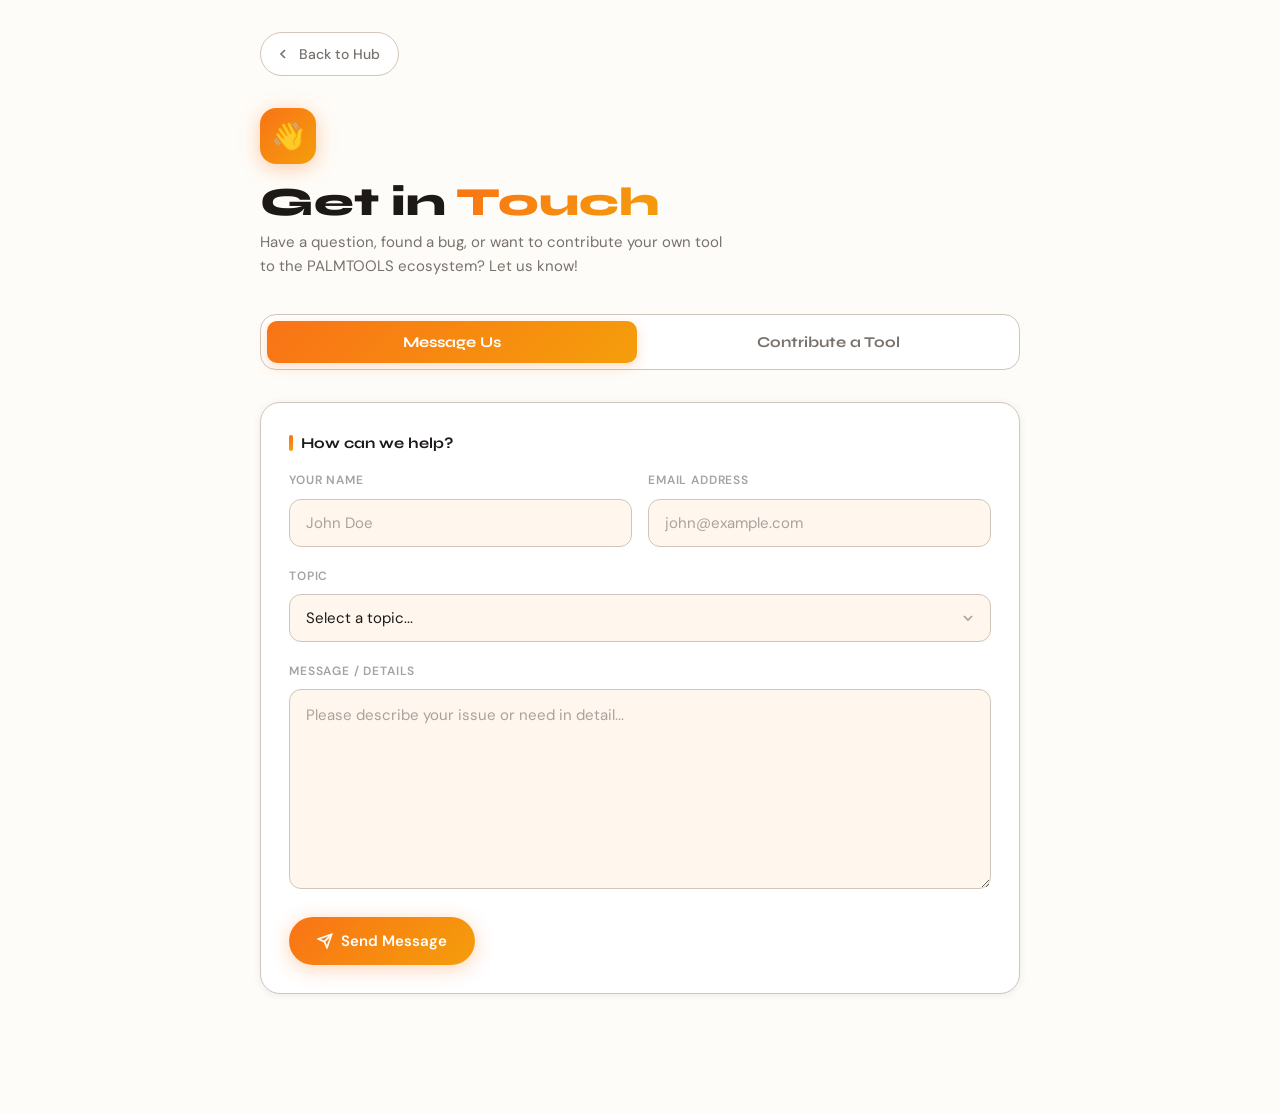
==== msg-us.html @ 3dba3382 "Add Contact & Contribute page layout This file contains the HTML structure and styling for the Conta" ====
<!DOCTYPE html>
<html lang="en">
<head>
  <meta charset="UTF-8"/>
  <meta name="viewport" content="width=device-width, initial-scale=1.0"/>
  <title>Contact & Contribute — PALMTOOLS</title>
  <link rel="stylesheet" href="shared.css"/>
  <style>
    /* Tab Navigation */
    .tab-nav {
      display: flex;
      background: var(--surface);
      border: 1.5px solid var(--border-subtle);
      border-radius: 16px;
      padding: 6px;
      margin-bottom: 32px;
      gap: 6px;
    }
    .tab-btn {
      flex: 1;
      padding: 12px;
      text-align: center;
      border-radius: 10px;
      border: none;
      background: transparent;
      font-family: 'Syne', sans-serif;
      font-weight: 700;
      font-size: 15px;
      color: var(--text-muted);
      cursor: pointer;
      transition: all 0.2s;
    }
    .tab-btn:hover {
      color: var(--text);
      background: var(--bg-2);
    }
    .tab-btn.active {
      background: linear-gradient(135deg, var(--orange), var(--amber));
      color: white;
      box-shadow: 0 4px 12px rgba(249,115,22,0.25);
    }

    /* Form Panels */
    .tab-panel {
      display: none;
      animation: fadeIn 0.4s ease;
    }
    .tab-panel.active {
      display: block;
    }

    /* Video Upload Specifics */
    .video-preview-wrap {
      margin-top: 16px;
      border-radius: 12px;
      overflow: hidden;
      border: 1.5px solid var(--border-subtle);
      display: none;
      background: var(--bg);
    }
    .video-preview-wrap video {
      width: 100%;
      display: block;
      max-height: 300px;
      object-fit: contain;
    }
    .video-preview-header {
      display: flex;
      justify-content: space-between;
      align-items: center;
      padding: 10px 16px;
      background: var(--surface-2);
      border-bottom: 1px solid var(--border-subtle);
      font-size: 13px;
      font-weight: 600;
    }
    .remove-video-btn {
      color: #dc2626;
      background: none;
      border: none;
      font-weight: 600;
      cursor: pointer;
      font-size: 13px;
    }
    .remove-video-btn:hover { text-decoration: underline; }
  </style>
</head>
<body>
  <div class="tool-page">
    <nav class="tool-nav">
      <a class="back-btn" href="index.html">
        <svg xmlns="http://www.w3.org/2000/svg" fill="none" viewBox="0 0 24 24" stroke="currentColor" stroke-width="2.5"><path d="m15 18-6-6 6-6"/></svg>
        Back to Hub
      </a>
    </nav>

    <header class="tool-header">
      <div class="tool-icon-badge" id="headerIcon">👋</div>
      <h1 class="tool-title" id="headerTitle">Get in <span class="accent">Touch</span></h1>
      <p class="tool-subtitle" id="headerSub">Have a question, found a bug, or want to contribute your own tool to the PALMTOOLS ecosystem? Let us know!</p>
    </header>

    <div class="tab-nav">
      <button class="tab-btn active" onclick="switchTab('message')">Message Us</button>
      <button class="tab-btn" onclick="switchTab('contribute')">Contribute a Tool</button>
    </div>

    <div id="tab-message" class="tab-panel active">
      <form class="card" id="formMessage" onsubmit="submitForm(event, 'message')">
        <div class="card-title">How can we help?</div>
        
        <div class="row">
          <div class="col field">
            <label class="label">Your Name</label>
            <input type="text" class="input" required placeholder="John Doe" />
          </div>
          <div class="col field">
            <label class="label">Email Address</label>
            <input type="email" class="input" required placeholder="john@example.com" />
          </div>
        </div>

        <div class="field">
          <label class="label">Topic</label>
          <select class="input" required>
            <option value="" disabled selected>Select a topic...</option>
            <option value="bug">Report a Bug / Issue</option>
            <option value="feature">Request a New Feature</option>
            <option value="feedback">General Feedback</option>
            <option value="other">Other</option>
          </select>
        </div>

        <div class="field">
          <label class="label">Message / Details</label>
          <textarea class="input" rows="5" required placeholder="Please describe your issue or need in detail..."></textarea>
        </div>

        <div id="statusMessage" style="display:none; margin-bottom: 20px;"></div>

        <div class="actions">
          <button type="submit" class="btn btn-primary" id="btnMessage">
            <svg xmlns="http://www.w3.org/2000/svg" width="16" height="16" fill="none" viewBox="0 0 24 24" stroke="currentColor" stroke-width="2.5"><line x1="22" y1="2" x2="11" y2="13"/><polygon points="22 2 15 22 11 13 2 9 22 2"/></svg>
            Send Message
          </button>
        </div>
      </form>
    </div>

    <div id="tab-contribute" class="tab-panel">
      <form class="card" id="formContribute" onsubmit="submitForm(event, 'contribute')">
        <div class="card-title">Share your creation</div>
        
        <div class="row">
          <div class="col field">
            <label class="label">Developer Name</label>
            <input type="text" class="input" required placeholder="Your Name or Alias" />
          </div>
          <div class="col field">
            <label class="label">Contact Email</label>
            <input type="email" class="input" required placeholder="For follow-up questions" />
          </div>
        </div>

        <div class="row">
          <div class="col field">
            <label class="label">Tool Name</label>
            <input type="text" class="input" required placeholder="e.g., SVG Optimizer" />
          </div>
          <div class="col field">
            <label class="label">Source Code / GitHub (Optional)</label>
            <input type="url" class="input" placeholder="https://github.com/..." />
          </div>
        </div>

        <div class="field">
          <label class="label">Tool Description</label>
          <textarea class="input" rows="3" required placeholder="What does this tool do? What libraries does it use? Keep in mind it must run 100% client-side."></textarea>
        </div>

        <div class="field">
          <label class="label">Screen Record of your tool in action</label>
          <div class="drop-zone" id="videoDropZone" onclick="document.getElementById('videoInput').click()">
            <input type="file" id="videoInput" accept="video/*" required onchange="handleVideoUpload(this)" />
            <div class="drop-zone-icon">🎥</div>
            <h3>Upload Screen Recording</h3>
            <p>MP4, WebM, or MOV · Max 50MB</p>
          </div>
          
          <div class="video-preview-wrap" id="videoPreviewWrap">
            <div class="video-preview-header">
              <span id="videoFilename">video.mp4</span>
              <button type="button" class="remove-video-btn" onclick="removeVideo(event)">Remove</button>
            </div>
            <video id="videoPlayer" controls></video>
          </div>
        </div>

        <div id="statusContribute" style="display:none; margin-bottom: 20px;"></div>

        <div class="actions">
          <button type="submit" class="btn btn-primary" id="btnContribute">
            <svg xmlns="http://www.w3.org/2000/svg" width="16" height="16" fill="none" viewBox="0 0 24 24" stroke="currentColor" stroke-width="2.5"><path d="M21 15v4a2 2 0 0 1-2 2H5a2 2 0 0 1-2-2v-4"/><polyline points="17 8 12 3 7 8"/><line x1="12" y1="3" x2="12" y2="15"/></svg>
            Submit Tool
          </button>
        </div>
      </form>
    </div>

  </div>

  <script>
    // Tab Switching Logic
    function switchTab(tabId) {
      // Update Buttons
      document.querySelectorAll('.tab-btn').forEach(btn => btn.classList.remove('active'));
      event.target.classList.add('active');

      // Update Panels
      document.querySelectorAll('.tab-panel').forEach(panel => panel.classList.remove('active'));
      document.getElementById('tab-' + tabId).classList.add('active');

      // Update Header Text dynamically
      const icon = document.getElementById('headerIcon');
      const title = document.getElementById('headerTitle');
      const sub = document.getElementById('headerSub');

      if (tabId === 'message') {
        icon.textContent = '👋';
        title.innerHTML = 'Get in <span class="accent">Touch</span>';
        sub.textContent = 'Have a question, found a bug, or just want to say hi? Let us know!';
      } else {
        icon.textContent = '🚀';
        title.innerHTML = 'Contribute a <span class="accent">Tool</span>';
        sub.textContent = 'Built something cool? Submit your 100% client-side tool to be featured on PALMTOOLS.';
      }
    }

    // Video Upload Logic
    let currentVideoUrl = null;

    function handleVideoUpload(input) {
      if (input.files && input.files[0]) {
        const file = input.files[0];
        
        // Optional: Check file size (e.g., limit to 50MB)
        if (file.size > 50 * 1024 * 1024) {
          alert('Video is too large. Please upload a file smaller than 50MB.');
          input.value = '';
          return;
        }

        // Generate preview
        if (currentVideoUrl) URL.revokeObjectURL(currentVideoUrl);
        currentVideoUrl = URL.createObjectURL(file);
        
        document.getElementById('videoPlayer').src = currentVideoUrl;
        document.getElementById('videoFilename').textContent = file.name;
        
        // Swap UI
        document.getElementById('videoDropZone').style.display = 'none';
        document.getElementById('videoPreviewWrap').style.display = 'block';
      }
    }

    function removeVideo(e) {
      e.stopPropagation(); // prevent triggering the dropzone click
      const input = document.getElementById('videoInput');
      input.value = '';
      
      if (currentVideoUrl) URL.revokeObjectURL(currentVideoUrl);
      currentVideoUrl = null;
      document.getElementById('videoPlayer').src = '';
      
      // Swap UI back
      document.getElementById('videoDropZone').style.display = 'block';
      document.getElementById('videoPreviewWrap').style.display = 'none';
    }

    // Form Submission Simulation
    function submitForm(e, type) {
      e.preventDefault(); // Prevent page reload
      
      const btn = type === 'message' ? document.getElementById('btnMessage') : document.getElementById('btnContribute');
      const status = type === 'message' ? document.getElementById('statusMessage') : document.getElementById('statusContribute');
      const form = type === 'message' ? document.getElementById('formMessage') : document.getElementById('formContribute');
      const originalText = btn.innerHTML;

      // Loading State
      btn.disabled = true;
      btn.innerHTML = `<div class="spinner"></div> Sending...`;
      
      status.style.display = 'none';
      status.className = '';

      // Simulate a network request (1.5 seconds)
      setTimeout(() => {
        // Success State
        btn.innerHTML = originalText;
        btn.disabled = false;
        
        status.style.display = 'flex';
        status.className = 'status success fade-in';
        
        if(type === 'message') {
          status.innerHTML = `<div class="status-dot"></div>Message sent successfully! We'll get back to you soon.`;
        } else {
          status.innerHTML = `<div class="status-dot"></div>Tool submitted! Our team will review your video and reach out.`;
          removeVideo(new Event('click')); // Clear video preview
        }
        
        form.reset(); // Clear the form fields
        
        // Hide success message after 5 seconds
        setTimeout(() => {
          status.style.display = 'none';
        }, 5000);

      }, 1500);
    }
  </script>
</body>
</html>
---- shared.css ----
@import url('https://fonts.googleapis.com/css2?family=Syne:wght@400;600;700;800&family=DM+Sans:ital,opsz,wght@0,9..40,300;0,9..40,400;0,9..40,500;0,9..40,600;1,9..40,400&display=swap');

/* ============ CSS VARIABLES ============ */
:root {
  --orange: #F97316;
  --amber: #F59E0B;
  --orange-dark: #EA580C;
  --orange-glow: rgba(249, 115, 22, 0.12);
  --amber-glow: rgba(245, 158, 11, 0.1);

  /* Light */
  --bg: #FEFCF8;
  --bg-2: #FFF7ED;
  --surface: #FFFFFF;
  --surface-2: #FFF7ED;
  --border: #E2760A;
  --border-subtle: #D1C5BB;
  --text: #1C1917;
  --text-muted: #78716C;
  --text-faint: #A8A29E;
  --shadow: 0 2px 16px rgba(249,115,22,0.08);
  --shadow-hover: 0 8px 40px rgba(249,115,22,0.22);
  --logo-shadow: drop-shadow(0 0 20px rgba(249,115,22,0.4));
}

@media (prefers-color-scheme: dark) {
  :root {
    --bg: #0C0A09;
    --bg-2: #111110;
    --surface: #1C1917;
    --surface-2: #292524;
    --border: #78716C;
    --border-subtle: #44403C;
    --text: #FAFAF9;
    --text-muted: #A8A29E;
    --text-faint: #78716C;
    --shadow: 0 2px 16px rgba(0,0,0,0.5);
    --shadow-hover: 0 8px 40px rgba(249,115,22,0.25);
    --logo-shadow: drop-shadow(0 0 30px rgba(249,115,22,0.5));
  }
}

/* ============ RESET ============ */
*, *::before, *::after { box-sizing: border-box; margin: 0; padding: 0; }
html { scroll-behavior: smooth; }
body {
  font-family: 'DM Sans', sans-serif;
  background: var(--bg);
  color: var(--text);
  min-height: 100vh;
  line-height: 1.6;
  -webkit-font-smoothing: antialiased;
}

/* ============ BACK BUTTON ============ */
.back-btn {
  display: inline-flex;
  align-items: center;
  gap: 8px;
  padding: 10px 18px 10px 14px;
  background: var(--surface);
  border: 1.5px solid var(--border-subtle);
  border-radius: 50px;
  color: var(--text-muted);
  font-family: 'DM Sans', sans-serif;
  font-size: 14px;
  font-weight: 500;
  text-decoration: none;
  cursor: pointer;
  transition: all 0.22s ease;
  width: fit-content;
}
.back-btn:hover {
  border-color: var(--orange);
  color: var(--orange);
  background: var(--orange-glow);
  transform: translateX(-2px);
}
.back-btn svg { width: 16px; height: 16px; flex-shrink: 0; }

/* ============ TOOL PAGE LAYOUT ============ */
.tool-page {
  max-width: 800px;
  margin: 0 auto;
  padding: 32px 20px 100px;
}
.tool-nav { margin-bottom: 32px; }
.tool-header { margin-bottom: 36px; }
.tool-icon-badge {
  display: inline-flex;
  align-items: center;
  justify-content: center;
  width: 56px;
  height: 56px;
  border-radius: 16px;
  background: linear-gradient(135deg, var(--orange), var(--amber));
  font-size: 26px;
  margin-bottom: 16px;
  box-shadow: 0 4px 20px rgba(249,115,22,0.35);
}
.tool-title {
  font-family: 'Syne', sans-serif;
  font-size: clamp(26px, 5vw, 40px);
  font-weight: 800;
  color: var(--text);
  margin-bottom: 6px;
  line-height: 1.1;
}
.tool-title .accent {
  background: linear-gradient(135deg, var(--orange), var(--amber));
  -webkit-background-clip: text;
  -webkit-text-fill-color: transparent;
  background-clip: text;
}
.tool-subtitle {
  font-size: 15px;
  color: var(--text-muted);
  max-width: 480px;
}

/* ============ CARDS ============ */
.card {
  background: var(--surface);
  border: 1.5px solid var(--border-subtle);
  border-radius: 20px;
  padding: 28px;
  margin-bottom: 20px;
  box-shadow: 0 1px 8px rgba(0,0,0,0.07);
  transition: box-shadow 0.2s;
}
.card-title {
  font-family: 'Syne', sans-serif;
  font-size: 15px;
  font-weight: 700;
  color: var(--text);
  margin-bottom: 16px;
  display: flex;
  align-items: center;
  gap: 8px;
}
.card-title::before {
  content: '';
  display: block;
  width: 4px;
  height: 16px;
  background: linear-gradient(180deg, var(--orange), var(--amber));
  border-radius: 2px;
}

/* ============ DROP ZONE ============ */
.drop-zone {
  border: 2px dashed var(--border-subtle);
  border-radius: 16px;
  padding: 52px 24px;
  text-align: center;
  cursor: pointer;
  transition: all 0.22s ease;
  background: var(--bg-2);
  position: relative;
  overflow: hidden;
}
.drop-zone::before {
  content: '';
  position: absolute;
  inset: 0;
  background: linear-gradient(135deg, var(--orange-glow), var(--amber-glow));
  opacity: 0;
  transition: opacity 0.22s;
}
.drop-zone:hover::before, .drop-zone.drag-over::before { opacity: 1; }
.drop-zone:hover, .drop-zone.drag-over {
  border-color: var(--orange);
}
.drop-zone input[type="file"] {
  position: absolute;
  inset: 0;
  opacity: 0;
  cursor: pointer;
  width: 100%;
  height: 100%;
}
.drop-zone-icon { font-size: 40px; margin-bottom: 14px; position: relative; }
.drop-zone h3 {
  font-family: 'Syne', sans-serif;
  font-size: 16px;
  font-weight: 700;
  color: var(--text);
  margin-bottom: 6px;
  position: relative;
}
.drop-zone p {
  font-size: 13px;
  color: var(--text-faint);
  position: relative;
}
.drop-zone .browse-link {
  color: var(--orange);
  font-weight: 600;
}

/* ============ BUTTONS ============ */
.btn {
  display: inline-flex;
  align-items: center;
  justify-content: center;
  gap: 8px;
  padding: 14px 28px;
  border-radius: 50px;
  font-family: 'DM Sans', sans-serif;
  font-size: 15px;
  font-weight: 600;
  cursor: pointer;
  border: none;
  transition: all 0.22s ease;
  text-decoration: none;
  white-space: nowrap;
}
.btn-primary {
  background: linear-gradient(135deg, var(--orange), var(--amber));
  color: #fff;
  box-shadow: 0 4px 20px rgba(249,115,22,0.3);
}
.btn-primary:hover:not(:disabled) {
  transform: translateY(-2px);
  box-shadow: 0 8px 32px rgba(249,115,22,0.45);
}
.btn-primary:active:not(:disabled) { transform: translateY(0); }
.btn-primary:disabled {
  opacity: 0.45;
  cursor: not-allowed;
}
.btn-secondary {
  background: var(--surface-2);
  color: var(--text);
  border: 1.5px solid var(--border-subtle);
}
.btn-secondary:hover {
  border-color: var(--orange);
  color: var(--orange);
}
.btn-ghost {
  background: transparent;
  color: var(--text-muted);
  border: 1.5px solid var(--border-subtle);
}
.btn-ghost:hover {
  background: var(--surface-2);
  color: var(--text);
}
.btn-sm { padding: 10px 18px; font-size: 13px; }
.btn-full { width: 100%; }

/* ============ FORM ELEMENTS ============ */
.label {
  display: block;
  font-size: 12px;
  font-weight: 600;
  color: var(--text-faint);
  text-transform: uppercase;
  letter-spacing: 0.07em;
  margin-bottom: 8px;
}
.input, textarea.input, select.input {
  width: 100%;
  padding: 13px 16px;
  background: var(--bg-2);
  border: 1.5px solid var(--border-subtle);
  border-radius: 12px;
  font-family: 'DM Sans', sans-serif;
  font-size: 15px;
  color: var(--text);
  outline: none;
  transition: border-color 0.2s, box-shadow 0.2s;
}.input:focus, textarea.input:focus, select.input:focus {
  border-color: var(--orange);
  box-shadow: 0 0 0 3px var(--orange-glow);
}
.input::placeholder, textarea.input::placeholder { color: var(--text-faint); }
textarea.input { resize: vertical; min-height: 200px; line-height: 1.7; }
select.input {
  cursor: pointer;
  appearance: none;
  background-image: url("data:image/svg+xml,%3Csvg xmlns='http://www.w3.org/2000/svg' width='16' height='16' viewBox='0 0 24 24' fill='none' stroke='%23A8A29E' stroke-width='2.5'%3E%3Cpath d='m6 9 6 6 6-6'/%3E%3C/svg%3E");
  background-repeat: no-repeat;
  background-position: right 14px center;
  padding-right: 40px;
}
input[type="range"] {
  -webkit-appearance: none;
  width: 100%;
  height: 6px;
  background: var(--border-subtle);
  border-radius: 3px;
  outline: none;
  cursor: pointer;
}
input[type="range"]::-webkit-slider-thumb {
  -webkit-appearance: none;
  width: 22px;
  height: 22px;
  border-radius: 50%;
  background: linear-gradient(135deg, var(--orange), var(--amber));
  cursor: pointer;
  box-shadow: 0 2px 10px rgba(249,115,22,0.4);
}
input[type="color"] {
  -webkit-appearance: none;
  width: 46px;
  height: 46px;
  border-radius: 10px;
  border: 2px solid var(--border-subtle);
  padding: 3px;
  cursor: pointer;
  background: var(--surface);
}

/* ============ GRID / LAYOUT ============ */
.row { display: flex; gap: 16px; flex-wrap: wrap; }
.col { flex: 1; min-width: 140px; }
.field { margin-bottom: 20px; }
.actions {
  display: flex;
  gap: 12px;
  flex-wrap: wrap;
  align-items: center;
  margin-top: 8px;
}

/* ============ STATUS & FEEDBACK ============ */
.status {
  display: flex;
  align-items: center;
  gap: 10px;
  padding: 14px 18px;
  border-radius: 12px;
  font-size: 14px;
  font-weight: 500;
  margin-top: 16px;
  animation: fadeIn 0.3s ease;
}
.status-dot {
  width: 8px; height: 8px; border-radius: 50%; flex-shrink: 0;
}
.status.info { background: var(--orange-glow); color: var(--orange); }
.status.info .status-dot { background: var(--orange); }
.status.success { background: rgba(34,197,94,0.1); color: #16a34a; }
.status.success .status-dot { background: #16a34a; }
.status.error { background: rgba(239,68,68,0.1); color: #dc2626; }
.status.error .status-dot { background: #dc2626; }

/* ============ PROGRESS ============ */
.progress-wrap {
  width: 100%;
  height: 8px;
  background: var(--border-subtle);
  border-radius: 4px;
  overflow: hidden;
  margin: 8px 0;
}
.progress-bar {
  height: 100%;
  background: linear-gradient(90deg, var(--orange), var(--amber));
  border-radius: 4px;
  transition: width 0.4s ease;
  position: relative;
  overflow: hidden;
}
.progress-bar::after {
  content: '';
  position: absolute;
  inset: 0;
  background: linear-gradient(90deg, transparent, rgba(255,255,255,0.3), transparent);
  animation: shimmer 1.5s infinite;
}
@keyframes shimmer {
  0% { transform: translateX(-100%); }
  100% { transform: translateX(200%); }
}

/* ============ RESULT CANVAS / IMAGE ============ */
.result-canvas-wrap {
  border-radius: 16px;
  overflow: hidden;
  border: 1.5px solid var(--border-subtle);
  background: repeating-conic-gradient(var(--surface-2) 0% 25%, var(--bg) 0% 50%) 0 0 / 20px 20px;
}
.result-canvas-wrap img, .result-canvas-wrap canvas {
  width: 100%;
  display: block;
}

/* ============ CHECKERBOARD ============ */
.checker {
  background: repeating-conic-gradient(#ccc 0% 25%, #fff 0% 50%) 0 0 / 16px 16px;
}
@media (prefers-color-scheme: dark) {
  .checker {
    background: repeating-conic-gradient(#333 0% 25%, #1a1a1a 0% 50%) 0 0 / 16px 16px;
  }
}

/* ============ SPINNER ============ */
.spinner {
  width: 20px; height: 20px;
  border: 3px solid rgba(255,255,255,0.3);
  border-top-color: white;
  border-radius: 50%;
  animation: spin 0.8s linear infinite;
  flex-shrink: 0;
}
@keyframes spin { to { transform: rotate(360deg); } }

/* ============ ANIMATIONS ============ */
@keyframes fadeIn {
  from { opacity: 0; transform: translateY(6px); }
  to { opacity: 1; transform: translateY(0); }
}
.fade-in { animation: fadeIn 0.35s ease both; }

/* ============ DIVIDER ============ */
.divider {
  border: none;
  border-top: 1px solid var(--border-subtle);
  margin: 20px 0;
}

/* ============ TAG / BADGE ============ */
.badge {
  display: inline-flex;
  align-items: center;
  padding: 3px 10px;
  border-radius: 50px;
  font-size: 12px;
  font-weight: 600;
  background: var(--orange-glow);
  color: var(--orange);
  border: 1px solid rgba(249,115,22,0.2);
}

/* ============ IMAGE GRID (image-to-pdf) ============ */
.img-grid {
  display: grid;
  grid-template-columns: repeat(auto-fill, minmax(120px, 1fr));
  gap: 12px;
  margin-top: 16px;
}
.img-thumb {
  position: relative;
  border-radius: 10px;
  overflow: hidden;
  aspect-ratio: 1;
  border: 1.5px solid var(--border-subtle);
  background: var(--bg-2);
}
.img-thumb img {
  width: 100%; height: 100%;
  object-fit: cover;
}
.img-thumb .remove-img {
  position: absolute;
  top: 5px; right: 5px;
  width: 22px; height: 22px;
  background: rgba(0,0,0,0.6);
  border: none;
  border-radius: 50%;
  color: white;
  font-size: 13px;
  cursor: pointer;
  display: flex;
  align-items: center;
  justify-content: center;
  line-height: 1;
  transition: background 0.15s;
}
.img-thumb .remove-img:hover { background: #dc2626; }
.img-thumb .img-num {
  position: absolute;
  bottom: 5px; left: 5px;
  background: rgba(0,0,0,0.55);
  color: white;
  font-size: 11px;
  font-weight: 700;
  padding: 2px 7px;
  border-radius: 4px;
}

/* ============ QR preview ============ */
.qr-result-wrap {
  display: flex;
  flex-direction: column;
  align-items: center;
  gap: 20px;
  padding: 32px;
  background: var(--surface);
  border: 1.5px solid var(--border-subtle);
  border-radius: 20px;
  text-align: center;
}
#qr-canvas {
  border-radius: 12px;
  max-width: 240px;
  width: 100%;
}

/* ============ COLOR SWATCH ROW ============ */
.swatch-row {
  display: flex;
  gap: 10px;
  align-items: center;
  flex-wrap: wrap;
}
.swatch-item {
  display: flex;
  align-items: center;
  gap: 8px;
  font-size: 14px;
  color: var(--text-muted);
}

/* ============ RESPONSIVE ============ */
@media (max-width: 480px) {
  .card { padding: 20px; }
  .drop-zone { padding: 36px 16px; }
  .btn { padding: 12px 22px; font-size: 14px; }
  .actions { flex-direction: column; }
  .actions .btn { width: 100%; }
}
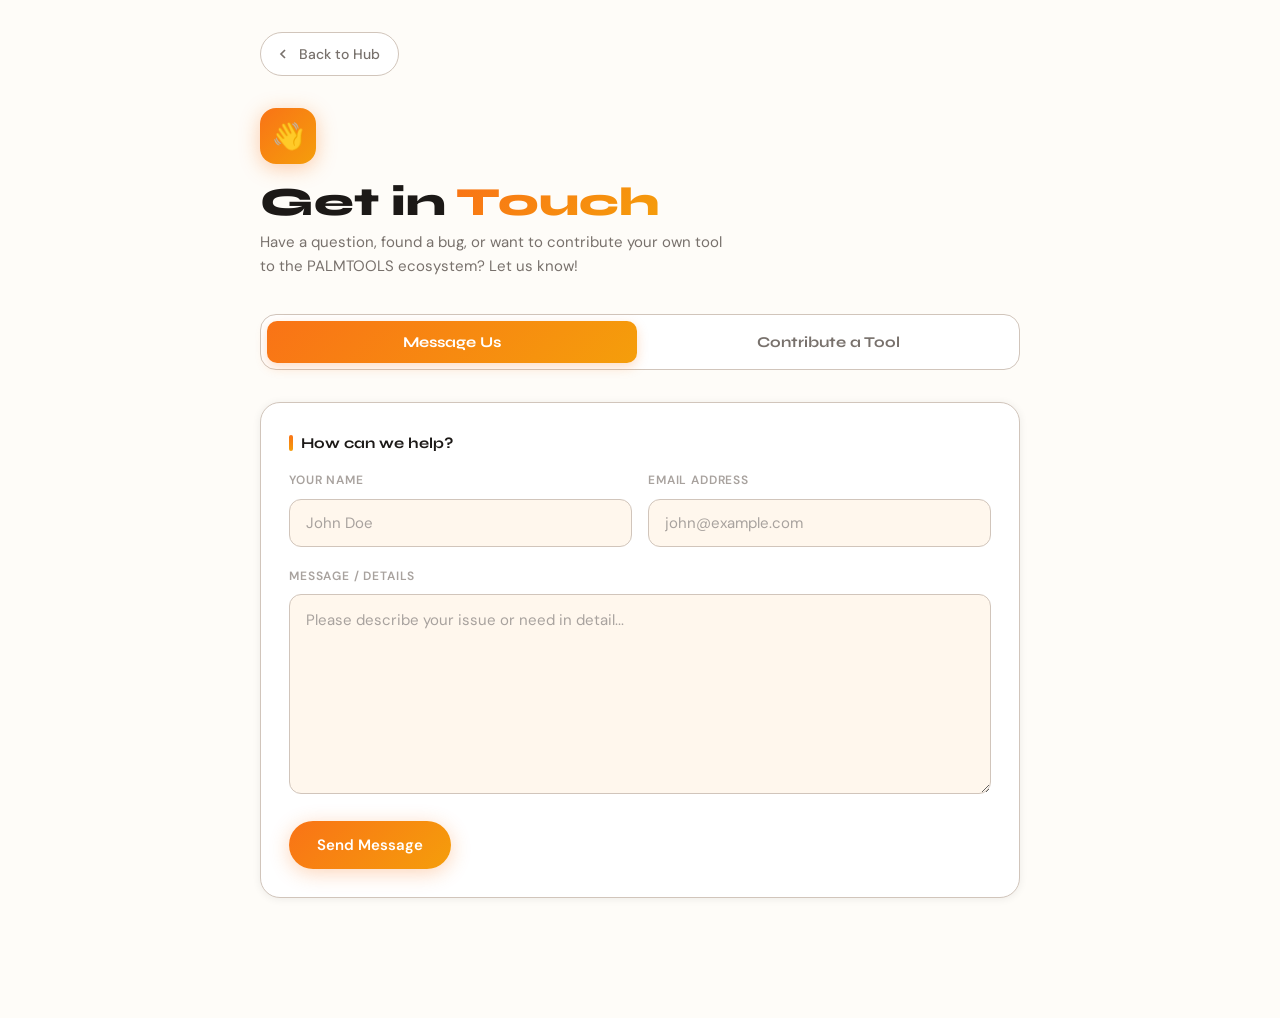
==== commit c5665c30: "Update msg-us.html" ====
--- a/msg-us.html
+++ b/msg-us.html
@@ -6,83 +6,13 @@
   <title>Contact & Contribute — PALMTOOLS</title>
   <link rel="stylesheet" href="shared.css"/>
   <style>
-    /* Tab Navigation */
-    .tab-nav {
-      display: flex;
-      background: var(--surface);
-      border: 1.5px solid var(--border-subtle);
-      border-radius: 16px;
-      padding: 6px;
-      margin-bottom: 32px;
-      gap: 6px;
-    }
-    .tab-btn {
-      flex: 1;
-      padding: 12px;
-      text-align: center;
-      border-radius: 10px;
-      border: none;
-      background: transparent;
-      font-family: 'Syne', sans-serif;
-      font-weight: 700;
-      font-size: 15px;
-      color: var(--text-muted);
-      cursor: pointer;
-      transition: all 0.2s;
-    }
-    .tab-btn:hover {
-      color: var(--text);
-      background: var(--bg-2);
-    }
-    .tab-btn.active {
-      background: linear-gradient(135deg, var(--orange), var(--amber));
-      color: white;
-      box-shadow: 0 4px 12px rgba(249,115,22,0.25);
-    }
-
-    /* Form Panels */
-    .tab-panel {
-      display: none;
-      animation: fadeIn 0.4s ease;
-    }
-    .tab-panel.active {
-      display: block;
-    }
-
-    /* Video Upload Specifics */
-    .video-preview-wrap {
-      margin-top: 16px;
-      border-radius: 12px;
-      overflow: hidden;
-      border: 1.5px solid var(--border-subtle);
-      display: none;
-      background: var(--bg);
-    }
-    .video-preview-wrap video {
-      width: 100%;
-      display: block;
-      max-height: 300px;
-      object-fit: contain;
-    }
-    .video-preview-header {
-      display: flex;
-      justify-content: space-between;
-      align-items: center;
-      padding: 10px 16px;
-      background: var(--surface-2);
-      border-bottom: 1px solid var(--border-subtle);
-      font-size: 13px;
-      font-weight: 600;
-    }
-    .remove-video-btn {
-      color: #dc2626;
-      background: none;
-      border: none;
-      font-weight: 600;
-      cursor: pointer;
-      font-size: 13px;
-    }
-    .remove-video-btn:hover { text-decoration: underline; }
+    .tab-nav { display: flex; background: var(--surface); border: 1.5px solid var(--border-subtle); border-radius: 16px; padding: 6px; margin-bottom: 32px; gap: 6px; }
+    .tab-btn { flex: 1; padding: 12px; text-align: center; border-radius: 10px; border: none; background: transparent; font-family: 'Syne', sans-serif; font-weight: 700; font-size: 15px; color: var(--text-muted); cursor: pointer; transition: all 0.2s; }
+    .tab-btn:hover { color: var(--text); background: var(--bg-2); }
+    .tab-btn.active { background: linear-gradient(135deg, var(--orange), var(--amber)); color: white; box-shadow: 0 4px 12px rgba(249,115,22,0.25); }
+    .tab-panel { display: none; animation: fadeIn 0.4s ease; }
+    .tab-panel.active { display: block; }
+    .info-box { padding: 16px; background: var(--orange-glow); border: 1px solid var(--orange); border-radius: 12px; margin-bottom: 20px; font-size: 13.5px; color: var(--text); display: flex; gap: 12px; align-items: flex-start; }
   </style>
 </head>
 <body>
@@ -106,121 +36,76 @@
     </div>
 
     <div id="tab-message" class="tab-panel active">
-      <form class="card" id="formMessage" onsubmit="submitForm(event, 'message')">
+      <form class="card" id="formMessage" onsubmit="submitToGoogle(event, 'message')">
         <div class="card-title">How can we help?</div>
-        
         <div class="row">
           <div class="col field">
             <label class="label">Your Name</label>
-            <input type="text" class="input" required placeholder="John Doe" />
+            <input type="text" name="entry.111111" class="input" required placeholder="John Doe" />
           </div>
           <div class="col field">
             <label class="label">Email Address</label>
-            <input type="email" class="input" required placeholder="john@example.com" />
+            <input type="email" name="entry.222222" class="input" required placeholder="john@example.com" />
           </div>
         </div>
-
-        <div class="field">
-          <label class="label">Topic</label>
-          <select class="input" required>
-            <option value="" disabled selected>Select a topic...</option>
-            <option value="bug">Report a Bug / Issue</option>
-            <option value="feature">Request a New Feature</option>
-            <option value="feedback">General Feedback</option>
-            <option value="other">Other</option>
-          </select>
-        </div>
-
         <div class="field">
           <label class="label">Message / Details</label>
-          <textarea class="input" rows="5" required placeholder="Please describe your issue or need in detail..."></textarea>
+          <textarea name="entry.333333" class="input" rows="5" required placeholder="Please describe your issue or need in detail..."></textarea>
         </div>
-
         <div id="statusMessage" style="display:none; margin-bottom: 20px;"></div>
-
         <div class="actions">
-          <button type="submit" class="btn btn-primary" id="btnMessage">
-            <svg xmlns="http://www.w3.org/2000/svg" width="16" height="16" fill="none" viewBox="0 0 24 24" stroke="currentColor" stroke-width="2.5"><line x1="22" y1="2" x2="11" y2="13"/><polygon points="22 2 15 22 11 13 2 9 22 2"/></svg>
-            Send Message
-          </button>
+          <button type="submit" class="btn btn-primary" id="btnMessage">Send Message</button>
         </div>
       </form>
     </div>
 
     <div id="tab-contribute" class="tab-panel">
-      <form class="card" id="formContribute" onsubmit="submitForm(event, 'contribute')">
+      <form class="card" id="formContribute" onsubmit="submitToGoogle(event, 'contribute')">
         <div class="card-title">Share your creation</div>
         
-        <div class="row">
-          <div class="col field">
-            <label class="label">Developer Name</label>
-            <input type="text" class="input" required placeholder="Your Name or Alias" />
-          </div>
-          <div class="col field">
-            <label class="label">Contact Email</label>
-            <input type="email" class="input" required placeholder="For follow-up questions" />
+        <div class="info-box">
+          <span style="font-size: 20px;">🎥</span>
+          <div>
+            <strong>Video Submission Process:</strong> Submitting this form will send us your tool's details and automatically open your email app so you can attach your screen recording to send to <strong>palmtools@gmail.com</strong>.
           </div>
         </div>
 
         <div class="row">
           <div class="col field">
-            <label class="label">Tool Name</label>
-            <input type="text" class="input" required placeholder="e.g., SVG Optimizer" />
+            <label class="label">Developer Name</label>
+            <input type="text" name="entry.444444" id="devName" class="input" required placeholder="Your Name or Alias" />
           </div>
           <div class="col field">
-            <label class="label">Source Code / GitHub (Optional)</label>
-            <input type="url" class="input" placeholder="https://github.com/..." />
+            <label class="label">Contact Email</label>
+            <input type="email" name="entry.555555" class="input" required placeholder="For follow-up questions" />
           </div>
         </div>
-
+        <div class="row">
+          <div class="col field">
+            <label class="label">Tool Name</label>
+            <input type="text" name="entry.666666" id="toolName" class="input" required placeholder="e.g., SVG Optimizer" />
+          </div>
+        </div>
         <div class="field">
-          <label class="label">Tool Description</label>
-          <textarea class="input" rows="3" required placeholder="What does this tool do? What libraries does it use? Keep in mind it must run 100% client-side."></textarea>
-        </div>
-
-        <div class="field">
-          <label class="label">Screen Record of your tool in action</label>
-          <div class="drop-zone" id="videoDropZone" onclick="document.getElementById('videoInput').click()">
-            <input type="file" id="videoInput" accept="video/*" required onchange="handleVideoUpload(this)" />
-            <div class="drop-zone-icon">🎥</div>
-            <h3>Upload Screen Recording</h3>
-            <p>MP4, WebM, or MOV · Max 50MB</p>
-          </div>
-          
-          <div class="video-preview-wrap" id="videoPreviewWrap">
-            <div class="video-preview-header">
-              <span id="videoFilename">video.mp4</span>
-              <button type="button" class="remove-video-btn" onclick="removeVideo(event)">Remove</button>
-            </div>
-            <video id="videoPlayer" controls></video>
-          </div>
+          <label class="label">Tool Description & Code Link</label>
+          <textarea name="entry.777777" class="input" rows="3" required placeholder="Paste your GitHub link and describe what the tool does..."></textarea>
         </div>
 
         <div id="statusContribute" style="display:none; margin-bottom: 20px;"></div>
-
         <div class="actions">
-          <button type="submit" class="btn btn-primary" id="btnContribute">
-            <svg xmlns="http://www.w3.org/2000/svg" width="16" height="16" fill="none" viewBox="0 0 24 24" stroke="currentColor" stroke-width="2.5"><path d="M21 15v4a2 2 0 0 1-2 2H5a2 2 0 0 1-2-2v-4"/><polyline points="17 8 12 3 7 8"/><line x1="12" y1="3" x2="12" y2="15"/></svg>
-            Submit Tool
-          </button>
+          <button type="submit" class="btn btn-primary" id="btnContribute">Submit Tool & Email Video</button>
         </div>
       </form>
     </div>
-
   </div>
 
   <script>
-    // Tab Switching Logic
     function switchTab(tabId) {
-      // Update Buttons
       document.querySelectorAll('.tab-btn').forEach(btn => btn.classList.remove('active'));
       event.target.classList.add('active');
-
-      // Update Panels
       document.querySelectorAll('.tab-panel').forEach(panel => panel.classList.remove('active'));
       document.getElementById('tab-' + tabId).classList.add('active');
 
-      // Update Header Text dynamically
       const icon = document.getElementById('headerIcon');
       const title = document.getElementById('headerTitle');
       const sub = document.getElementById('headerSub');
@@ -228,7 +113,7 @@
       if (tabId === 'message') {
         icon.textContent = '👋';
         title.innerHTML = 'Get in <span class="accent">Touch</span>';
-        sub.textContent = 'Have a question, found a bug, or just want to say hi? Let us know!';
+        sub.textContent = 'Have a question, found a bug, or want to contribute your own tool? Let us know!';
       } else {
         icon.textContent = '🚀';
         title.innerHTML = 'Contribute a <span class="accent">Tool</span>';
@@ -236,87 +121,64 @@
       }
     }
 
-    // Video Upload Logic
-    let currentVideoUrl = null;
-
-    function handleVideoUpload(input) {
-      if (input.files && input.files[0]) {
-        const file = input.files[0];
-        
-        // Optional: Check file size (e.g., limit to 50MB)
-        if (file.size > 50 * 1024 * 1024) {
-          alert('Video is too large. Please upload a file smaller than 50MB.');
-          input.value = '';
-          return;
-        }
-
-        // Generate preview
-        if (currentVideoUrl) URL.revokeObjectURL(currentVideoUrl);
-        currentVideoUrl = URL.createObjectURL(file);
-        
-        document.getElementById('videoPlayer').src = currentVideoUrl;
-        document.getElementById('videoFilename').textContent = file.name;
-        
-        // Swap UI
-        document.getElementById('videoDropZone').style.display = 'none';
-        document.getElementById('videoPreviewWrap').style.display = 'block';
-      }
-    }
-
-    function removeVideo(e) {
-      e.stopPropagation(); // prevent triggering the dropzone click
-      const input = document.getElementById('videoInput');
-      input.value = '';
+    // Google Form Submission Handler
+    function submitToGoogle(e, type) {
+      e.preventDefault();
       
-      if (currentVideoUrl) URL.revokeObjectURL(currentVideoUrl);
-      currentVideoUrl = null;
-      document.getElementById('videoPlayer').src = '';
-      
-      // Swap UI back
-      document.getElementById('videoDropZone').style.display = 'block';
-      document.getElementById('videoPreviewWrap').style.display = 'none';
-    }
-
-    // Form Submission Simulation
-    function submitForm(e, type) {
-      e.preventDefault(); // Prevent page reload
-      
+      const form = e.target;
       const btn = type === 'message' ? document.getElementById('btnMessage') : document.getElementById('btnContribute');
       const status = type === 'message' ? document.getElementById('statusMessage') : document.getElementById('statusContribute');
-      const form = type === 'message' ? document.getElementById('formMessage') : document.getElementById('formContribute');
       const originalText = btn.innerHTML;
 
-      // Loading State
+      // =========================================================================
+      // IMPORTANT: YOU MUST REPLACE THIS URL WITH YOUR SPECIFIC FORM RESPONSE URL
+      // =========================================================================
+      // It should look like: https://docs.google.com/forms/d/e/YOUR_LONG_ID/formResponse
+      const googleFormURL = 'https://docs.google.com/forms/d/e/1FAIpQLScgdIClR6Oq7k_AHF0K84ZzQQ-tEqF2HvL_G7kw7iKc-W78CA/formResponse';
+
       btn.disabled = true;
-      btn.innerHTML = `<div class="spinner"></div> Sending...`;
-      
+      btn.innerHTML = `<div class="spinner"></div> Processing...`;
       status.style.display = 'none';
-      status.className = '';
 
-      // Simulate a network request (1.5 seconds)
-      setTimeout(() => {
-        // Success State
+      const formData = new FormData(form);
+
+      // Send to Google silently
+      fetch(googleFormURL, {
+        method: 'POST',
+        mode: 'no-cors',
+        body: formData
+      })
+      .then(() => {
         btn.innerHTML = originalText;
         btn.disabled = false;
-        
         status.style.display = 'flex';
         status.className = 'status success fade-in';
         
-        if(type === 'message') {
-          status.innerHTML = `<div class="status-dot"></div>Message sent successfully! We'll get back to you soon.`;
+        if (type === 'message') {
+          status.innerHTML = `<div class="status-dot"></div>Message sent successfully!`;
         } else {
-          status.innerHTML = `<div class="status-dot"></div>Tool submitted! Our team will review your video and reach out.`;
-          removeVideo(new Event('click')); // Clear video preview
+          status.innerHTML = `<div class="status-dot"></div>Tool details sent! Opening your email to attach the video...`;
+          
+          // Trigger Email App for the Video
+          const tName = document.getElementById('toolName').value;
+          const dName = document.getElementById('devName').value;
+          const subject = encodeURIComponent(`Tool Submission Video: ${tName} by ${dName}`);
+          const body = encodeURIComponent(`Hi PALMTOOLS team,\n\nI just submitted the form for my tool "${tName}". \n\nPlease find my screen recording attached below!\n\nThanks,\n${dName}`);
+          
+          // Opens user's default email client
+          window.location.href = `mailto:palmtools@gmail.com?subject=${subject}&body=${body}`;
         }
         
-        form.reset(); // Clear the form fields
-        
-        // Hide success message after 5 seconds
-        setTimeout(() => {
-          status.style.display = 'none';
-        }, 5000);
-
-      }, 1500);
+        form.reset();
+        setTimeout(() => { status.style.display = 'none'; }, 6000);
+      })
+      .catch((err) => {
+        btn.innerHTML = originalText;
+        btn.disabled = false;
+        status.style.display = 'flex';
+        status.className = 'status error fade-in';
+        status.innerHTML = `<div class="status-dot"></div>Connection error. Please try again.`;
+      });
     }
   </script>
 </body>
